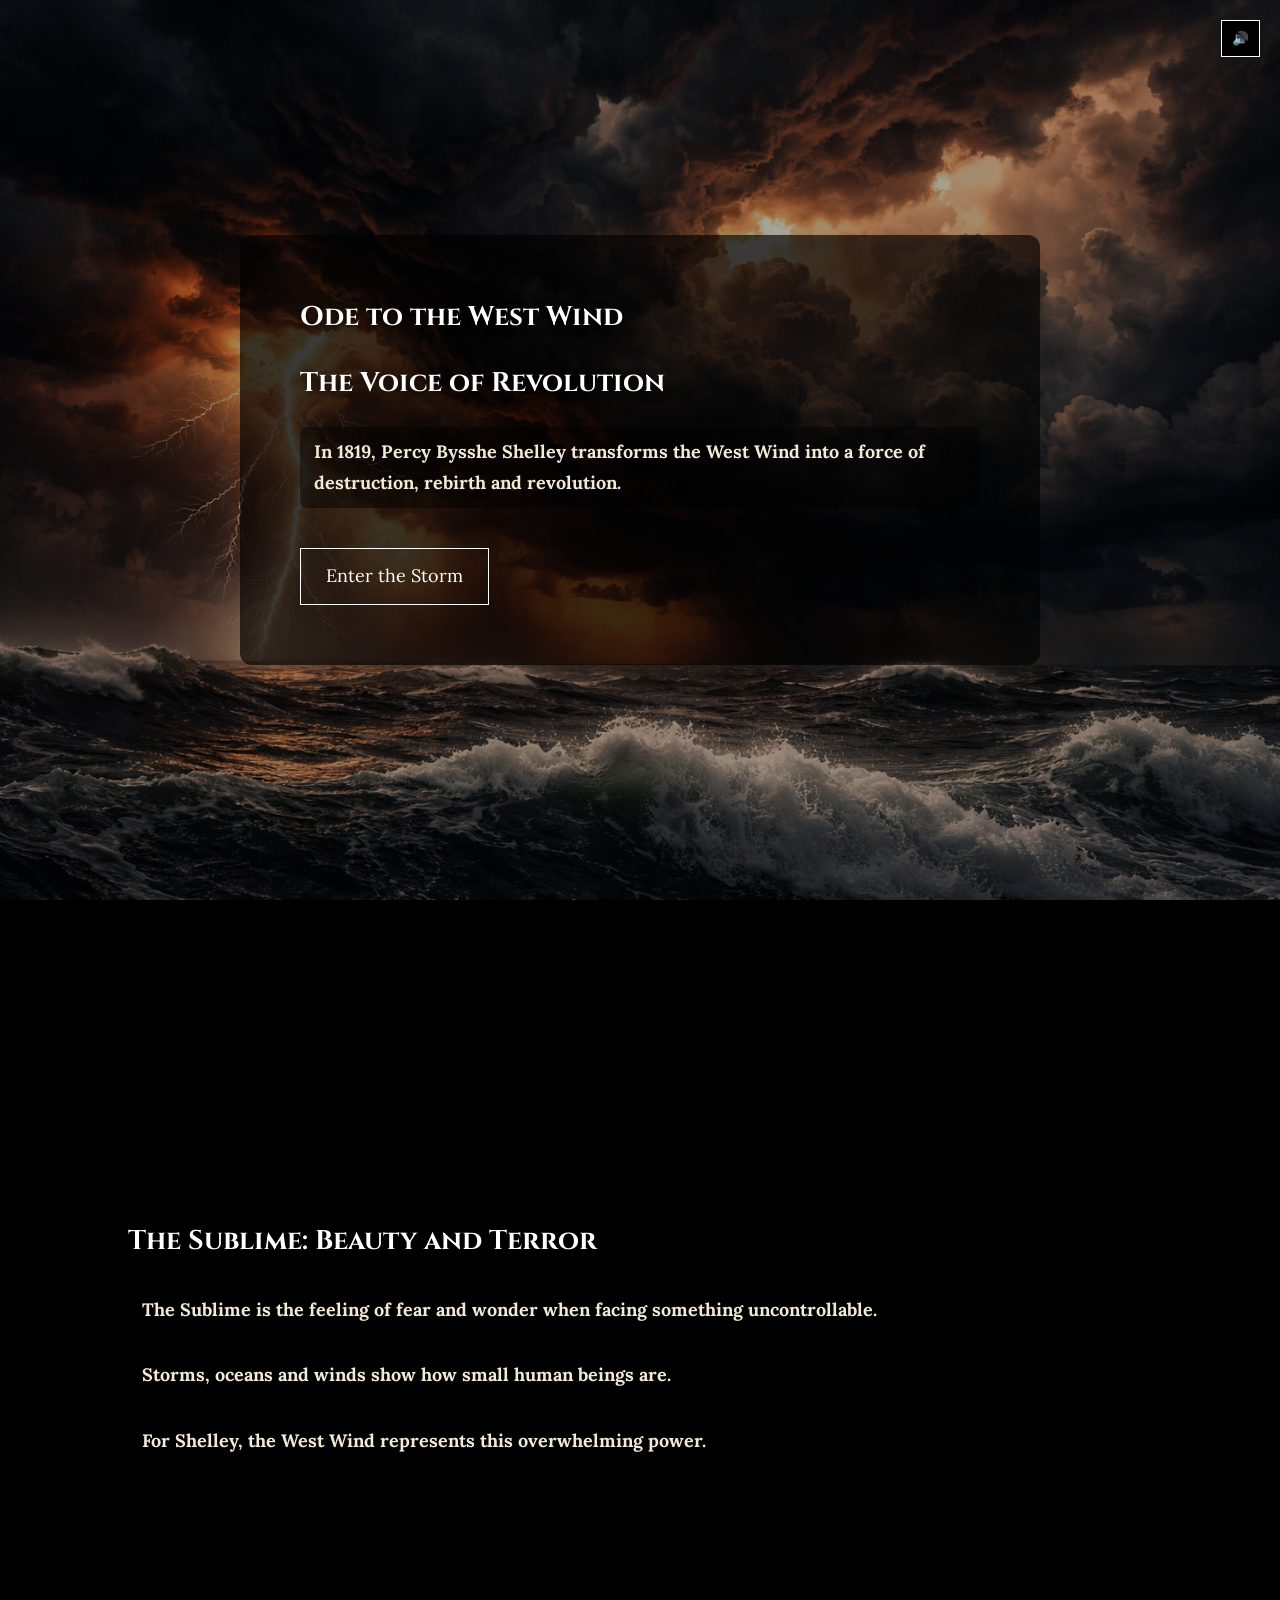
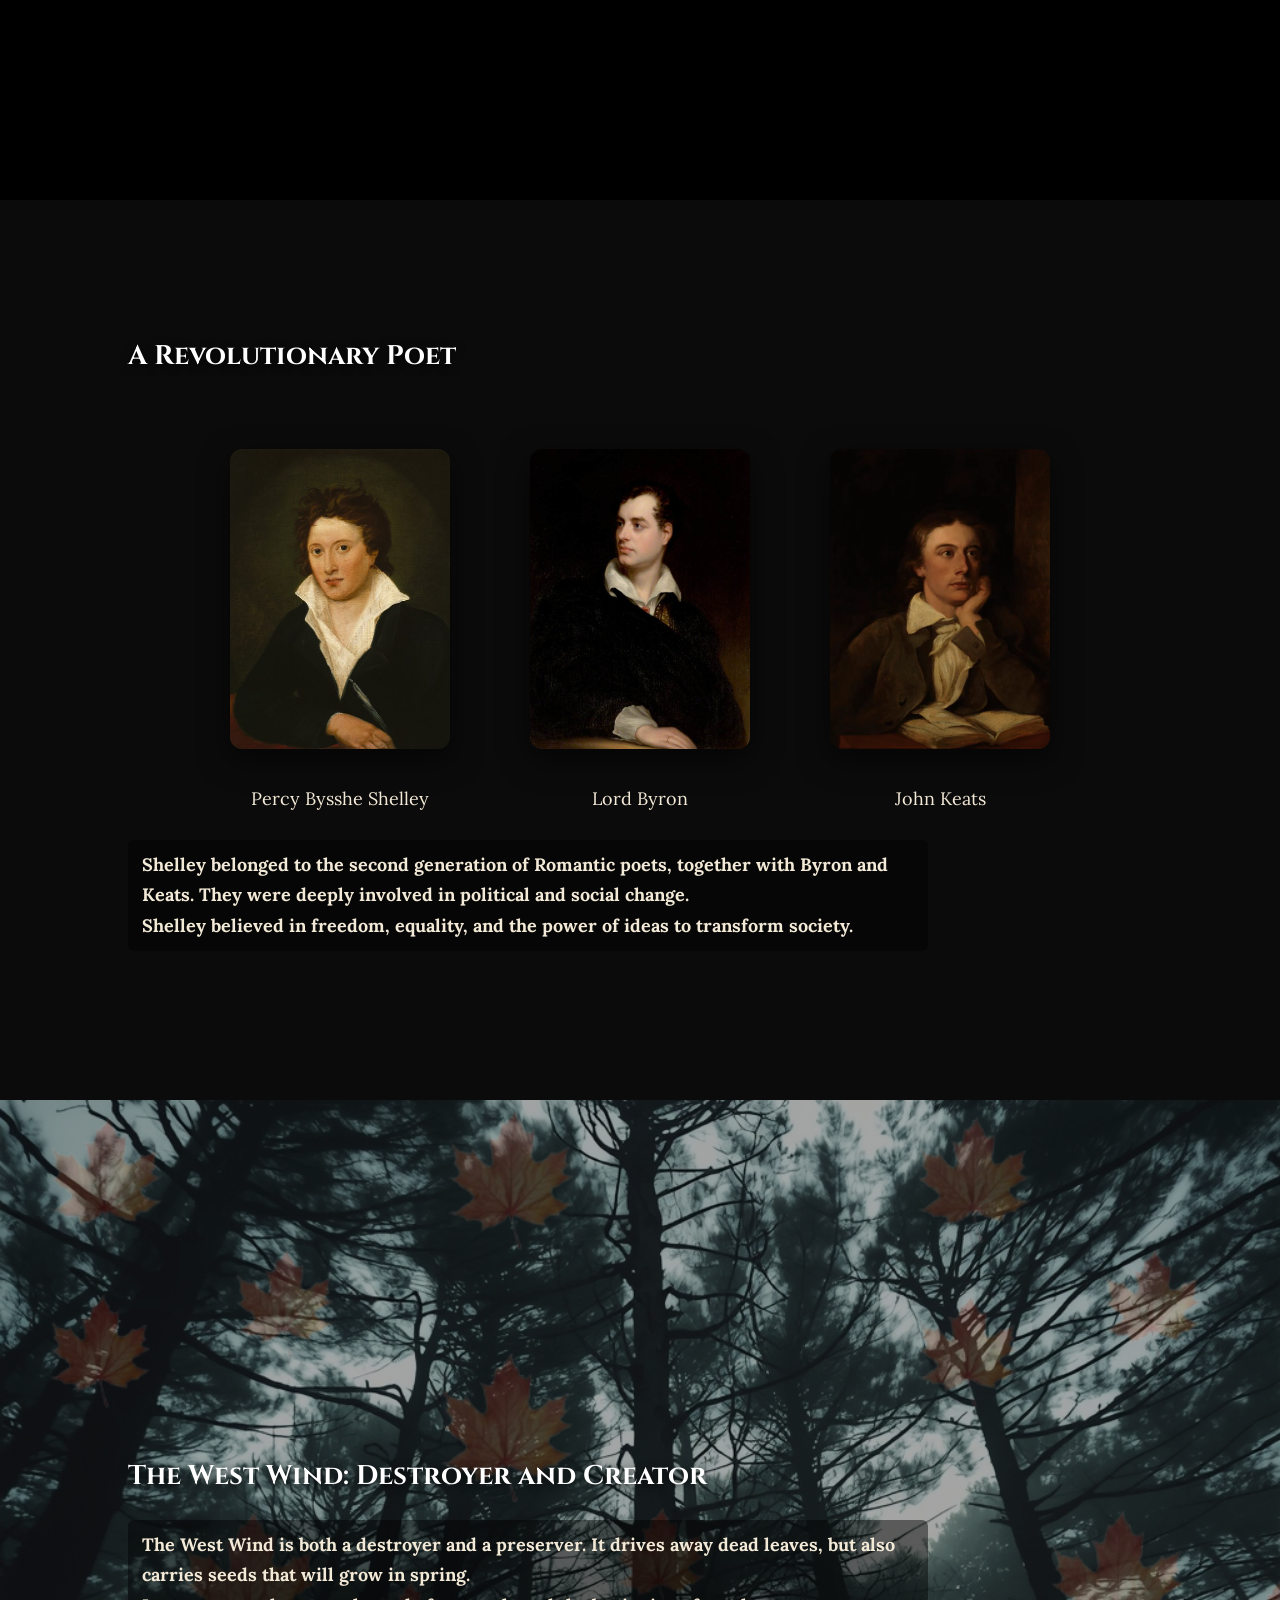
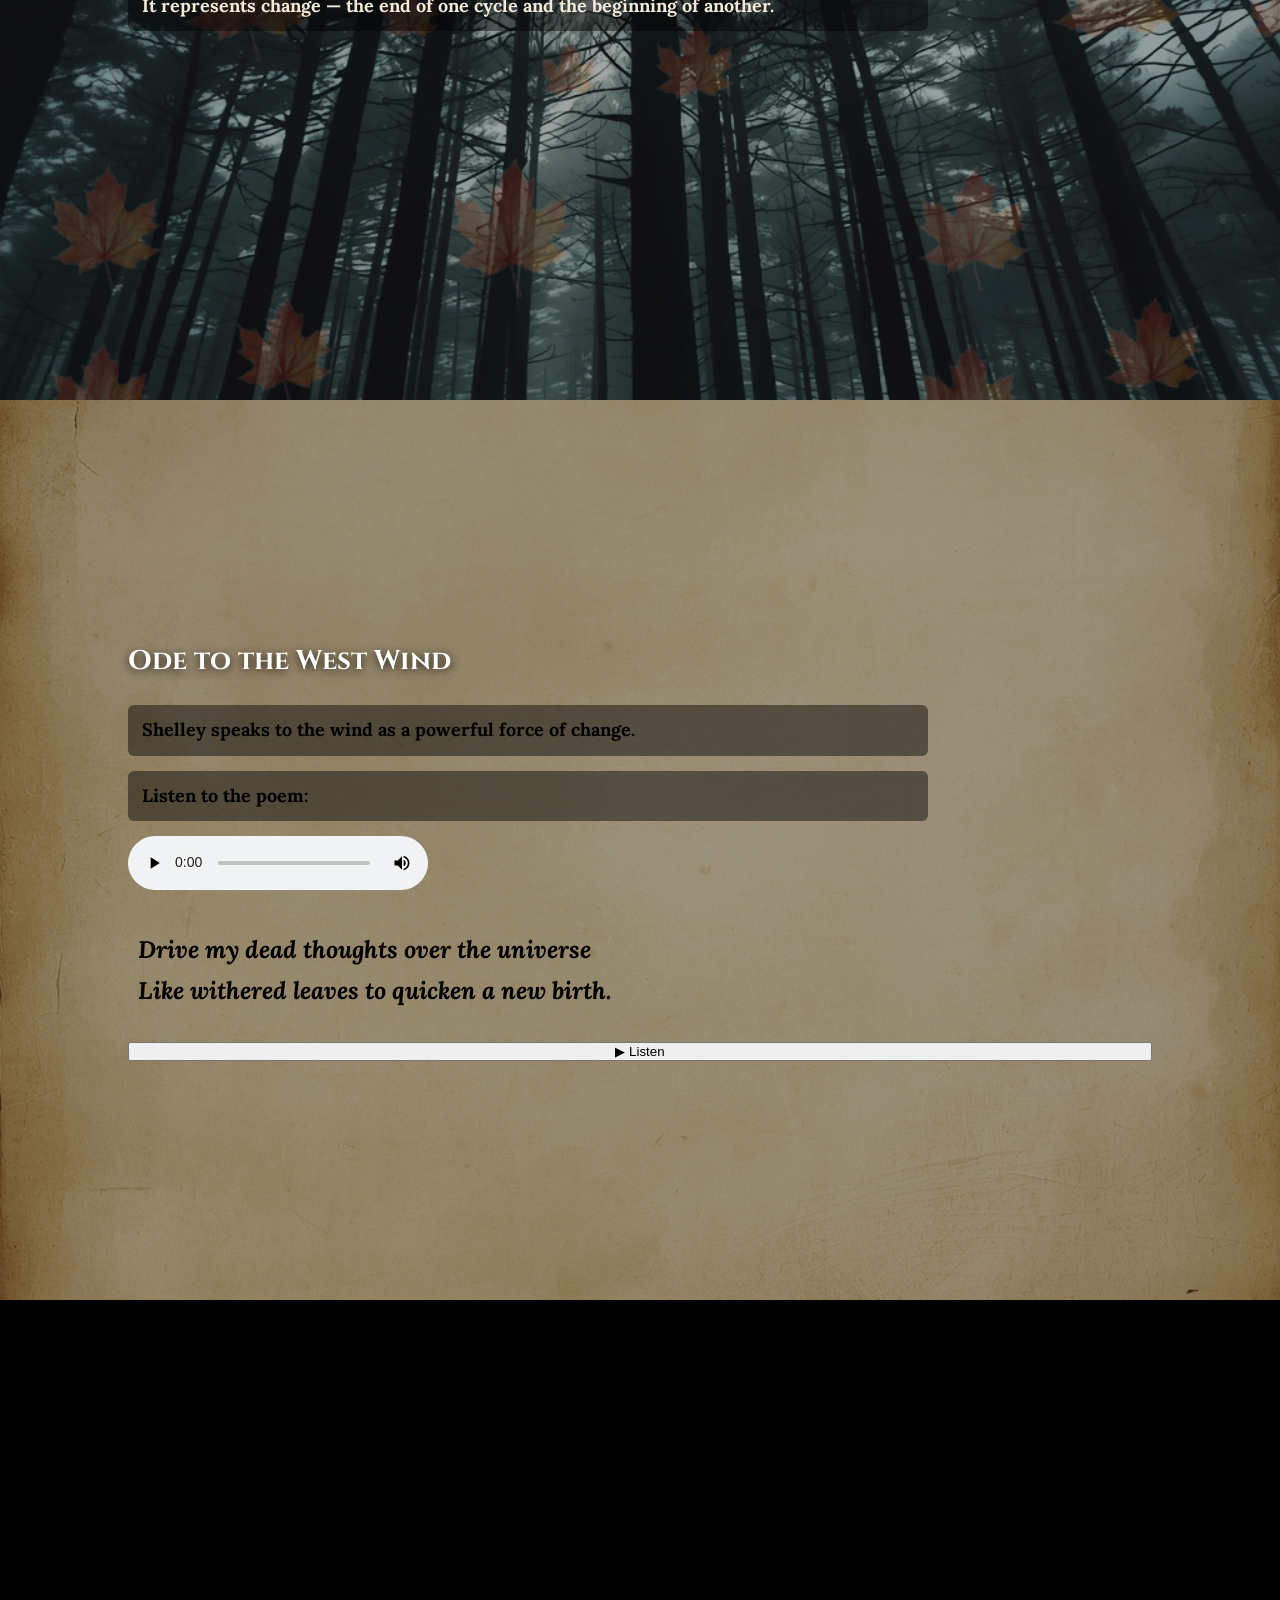
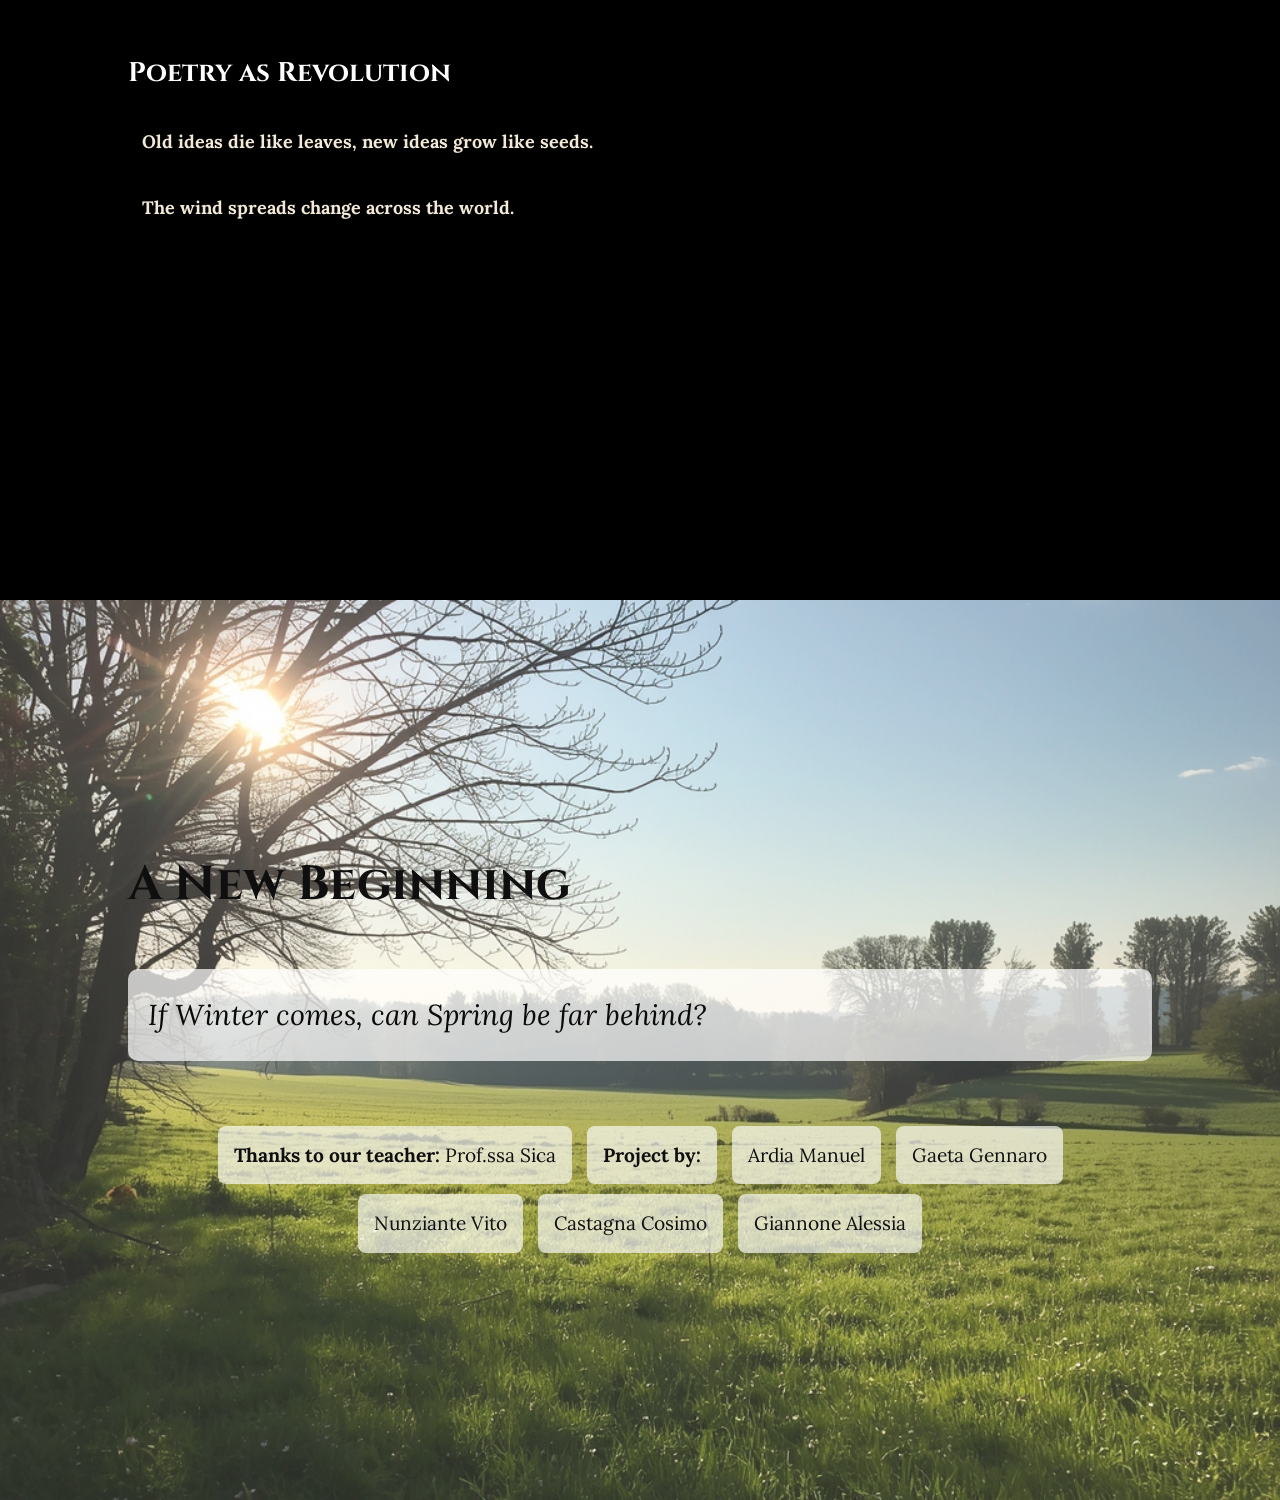
==== index.html @ 5c72ad1f "Add files via upload" ====
<!DOCTYPE html>
<html lang="en">
<head>
  <meta charset="UTF-8">
  <title>Ode to the West Wind - Shelley</title>
  <meta name="viewport" content="width=device-width, initial-scale=1.0">

  <!-- FONT -->
  <link href="https://fonts.googleapis.com/css2?family=Cinzel:wght@400;600&family=Lora:wght@400;600&display=swap" rel="stylesheet">

  <link rel="stylesheet" href="css/style.css">
</head>

<body>

<!-- AUDIO -->
<audio id="bg-audio" loop>
  <source src="audio/wind-soft.mp3" type="audio/mpeg">
</audio>

<button id="audio-toggle">🔊</button>

<!-- HERO -->
<section id="hero">
  <div class="overlay">
    <h1>Ode to the West Wind</h1>
    <h2>The Voice of Revolution</h2>

    <p>
      <b>In 1819, Percy Bysshe Shelley transforms the West Wind into a force of destruction,
      rebirth and revolution.</b>
    </p>

    <a href="#sublime" class="cta">Enter the Storm</a>
  </div>
</section>

<!-- SUBLIME -->
<section id="sublime">
  <h2>The Sublime: Beauty and Terror</h2>
 <b> <p>The Sublime is the feeling of fear and wonder when facing something uncontrollable.</p>
  <p>Storms, oceans and winds show how small human beings are.</p>
  <p>For Shelley, the West Wind represents this overwhelming power.</p></b>
</section>

<!-- SHELLEY -->
<section id="shelley">
  <h2>A Revolutionary Poet</h2>

  <div class="poets">
<div class="poet">
  <div class="spark-container">
    <img src="images/shelley.jpg">
    <span class="spark"></span>
    <span class="spark"></span>
    <span class="spark"></span>
  </div>
  <p>Percy Bysshe Shelley</p>
</div>

<div class="poet">
  <div class="spark-container">
    <img src="images/byron.jpg">
    <span class="spark"></span>
    <span class="spark"></span>
    <span class="spark"></span>
 </div>
      <p>Lord Byron</p>
    </div>

<div class="poet">
  <div class="spark-container">
    <img src="images/keats.jpg">
    <span class="spark"></span>
    <span class="spark"></span>
    <span class="spark"></span>
  </div>
  <p>John Keats</p>
</div>
  </div>

  <p>
    <b>Shelley belonged to the second generation of Romantic poets, together with Byron and Keats. They were deeply involved in political and social change.

<br>Shelley believed in freedom, equality, and the power of ideas to transform society.</b>
  </p>
</section>

<!-- WIND -->
<section id="wind">
  <h2><b>The West Wind: Destroyer and Creator</b></h2>
  <p><b>The West Wind is both a destroyer and a preserver. It drives away dead leaves, but also carries seeds that will grow in spring.

<br>It represents change — the end of one cycle and the beginning of another.</b></p>
</section>

<!-- ODE -->
<section id="ode">
  <h2>Ode to the West Wind</h2>

  <p><b>Shelley speaks to the wind as a powerful force of change.</b></p>

  <div class="audio-box">
    <p><b>Listen to the poem:</b></p>
    <audio controls>
      <source src="audio/poem-reading.mp3">
    </audio>
  </div>

  <blockquote id="quote">
    <b>Drive my dead thoughts over the universe<br>
    Like withered leaves to quicken a new birth.</b>
  </blockquote>

  <button id="play-quote">▶ Listen</button>
</section>

<!-- REVOLUTION -->
<section id="revolution">
  <h2>Poetry as Revolution</h2>

<b>  <p>Old ideas die like leaves, new ideas grow like seeds.</p>
  <p>The wind spreads change across the world.</p></b>
</section>

<!-- FINAL -->
<section id="final">
  <h2>A New Beginning</h2>

  <blockquote>If Winter comes, can Spring be far behind?</blockquote>

  <div class="credits">
    <p><strong>Thanks to our teacher:</strong> Prof.ssa Sica</p>

    <p><strong>Project by:</strong></p>
    <p>Ardia Manuel</p>
    <p>Gaeta Gennaro</p>
    <p>Nunziante Vito</p>
    <p>Castagna Cosimo</p>
    <p>Giannone Alessia</p>
  </div>
</section>

<!-- AUDIO QUOTE -->
<audio id="quote-audio">
  <source src="audio/quote-wind.mp3">
</audio>

<script src="js/script.js"></script>

</body>
</html>
---- css/style.css ----
/* =========================
   RESET
========================= */
* {
  margin: 0;
  padding: 0;
  box-sizing: border-box;
}

/* =========================
   BASE
========================= */
body {
  font-family: 'Lora', serif;
  background: black;
  color: #f3e9d7;
  font-size: 18px;
  line-height: 1.7;
  overflow-x: hidden;
}

/* TITOLI */
h1, h2 {
  font-family: 'Cinzel', serif;
  color: #ffffff;
  text-shadow: 0 2px 10px rgba(0,0,0,0.8);
  margin-bottom: 20px;
}

/* PARAGRAFI */
p {
  margin-bottom: 15px;
  max-width: 800px;
}

/* =========================
   SEZIONI BASE + OVERLAY FIX
========================= */
section {
  min-height: 100vh;
  padding: 80px 10%;
  display: flex;
  flex-direction: column;
  justify-content: center;
  position: relative;
}

/* overlay globale per leggibilità */
section::before {
  content: "";
  position: absolute;
  inset: 0;
  background: rgba(0,0,0,0.35);
  z-index: 0;
}

section > * {
  position: relative;
  z-index: 1;
}

/* =========================
   HERO
========================= */
#hero {
  background: url('../images/storm-hero.jpg') center/cover no-repeat;
}

.overlay {
  background: rgba(0,0,0,0.65);
  padding: 60px;
  max-width: 800px;
  margin: auto;
  border-radius: 12px;
}

.cta {
  display: inline-block;
  margin-top: 25px;
  padding: 12px 25px;
  border: 1px solid #ffffff;
  color: #ffffff;
  text-decoration: none;
  transition: 0.3s;
}

.cta:hover {
  background: white;
  color: black;
}

/* =========================
   SUBLIME
========================= */
#sublime {
  background: url('../images/storm-intense.jpg') center/cover fixed;
}

/* box leggibilità paragrafi */
section p {
  background: rgba(0,0,0,0.45);
  padding: 10px 14px;
  border-radius: 6px;
}

/* =========================
   SHELLEY + POETI
========================= */
#shelley {
  background: #111;
}

.poets {
  display: flex;
  justify-content: center;
  gap: 80px;
  flex-wrap: wrap;
  margin-top: 50px;
}

.poet {
  text-align: center;
  max-width: 250px;
}

.poet img {
  width: 220px;
  height: 300px;
  object-fit: cover;
  border-radius: 12px;
  box-shadow: 0 10px 30px rgba(0,0,0,0.6);
  transition: transform 0.4s ease, filter 0.4s ease;
}

.poet img:hover {
  transform: scale(1.08);
  filter: brightness(1.2);
}

.poet p {
  margin-top: 15px;
  background: transparent;
}

/* =========================
   SPARK EFFECT POETS
========================= */

.spark-container {
  position: relative;
  display: inline-block;
}

/* scintille base */
.spark {
  position: absolute;
  width: 6px;
  height: 6px;
  background: radial-gradient(circle, #fff, #e8d7b6, transparent);
  border-radius: 50%;
  opacity: 0;
  pointer-events: none;
}

/* posizioni diverse */
.spark:nth-child(2) {
  top: 20%;
  left: 80%;
}

.spark:nth-child(3) {
  top: 60%;
  left: 10%;
}

.spark:nth-child(4) {
  top: 10%;
  left: 40%;
}

/* animazione */
@keyframes sparkMove {
  0% {
    transform: translateY(0) scale(1);
    opacity: 0;
  }
  30% {
    opacity: 1;
  }
  100% {
    transform: translateY(-40px) scale(0.3);
    opacity: 0;
  }
}

/* attivazione hover */
.poet:hover .spark {
  animation: sparkMove 1.2s ease-out infinite;
}

.poet:hover .spark:nth-child(2) {
  animation-delay: 0.2s;
}

.poet:hover .spark:nth-child(3) {
  animation-delay: 0.4s;
}

.poet:hover .spark:nth-child(4) {
  animation-delay: 0.6s;
}

/* =========================
   WIND
========================= */
#wind {
  background: url('../images/forest.jpg') center/cover no-repeat;
}

#wind::after {
  content: "";
  position: absolute;
  inset: 0;
  background: url('../images/leaves.png');
  opacity: 0.2;
  animation: windMove 20s linear infinite;
}

@keyframes windMove {
  0% { background-position: 0 0; }
  100% { background-position: 1000px 500px; }
}

/* =========================
   ODE
========================= */
#ode {
  background: url('../images/paper-texture.jpg') center/cover;
  color: black;
}

blockquote {
  font-size: 1.5rem;
  font-style: italic;
  margin: 20px 0;
  padding: 10px;
}

/* =========================
   REVOLUTION
========================= */
#revolution {
  background: url('../images/light.jpg') center/cover fixed;
}

/* =========================
   FINAL
========================= */
#final {
  background: url('../images/spring.jpg') center/cover no-repeat;
  color: #1a1a1a; /* nero morbido, non puro */
  font-size: 20px; /* più grande */
  line-height: 1.8;
}
#final h2 {
  color: #0f0f0f;
  font-size: 3rem;
  text-shadow: none;
}

#final p {
  font-size: 1.2rem;
  background: rgba(255,255,255,0.65);
  padding: 12px 16px;
  border-radius: 8px;
  display: inline-block;
  max-width: 700px;
}
#final blockquote {
  font-size: 1.8rem;
  color: #0a0a0a;
  background: rgba(255,255,255,0.7);
  padding: 20px;
  border-radius: 10px;
  font-style: italic;
}
#final::before {
  background: rgba(255,255,255,0.15);
}

/* =========================
   AUDIO BUTTON
========================= */
#audio-toggle {
  position: fixed;
  top: 20px;
  right: 20px;
  padding: 10px;
  background: black;
  color: #ffffff;
  border: 1px solid #ffffff;
  z-index: 1000;
  cursor: pointer;
}

/* =========================
   CREDITS
========================= */
.credits {
  margin-top: 40px;
  text-align: center;
  font-size: 1.2rem;
  color: #0f0f0f;
}

.credits p {
  background: rgba(255,255,255,0.7);
  display: inline-block;
  padding: 6px 10px;
  margin: 5px;
  border-radius: 6px;
}
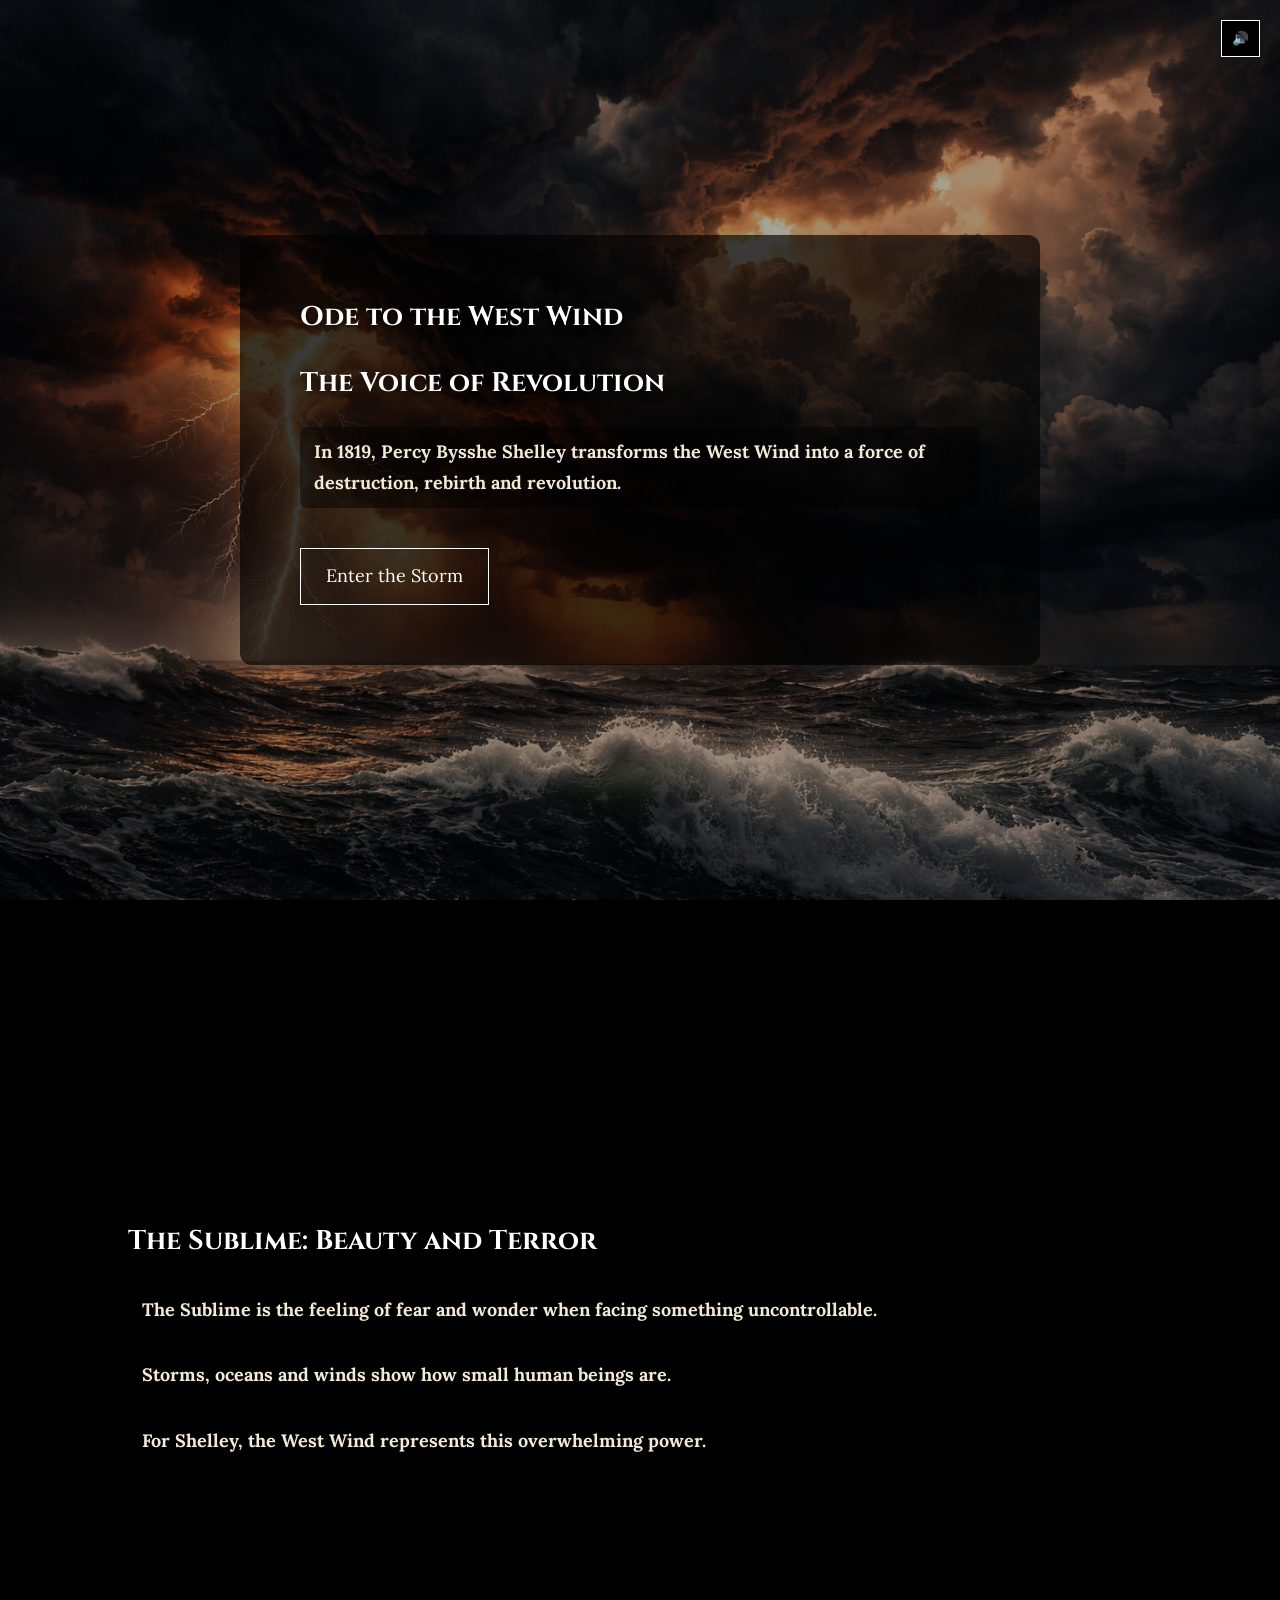
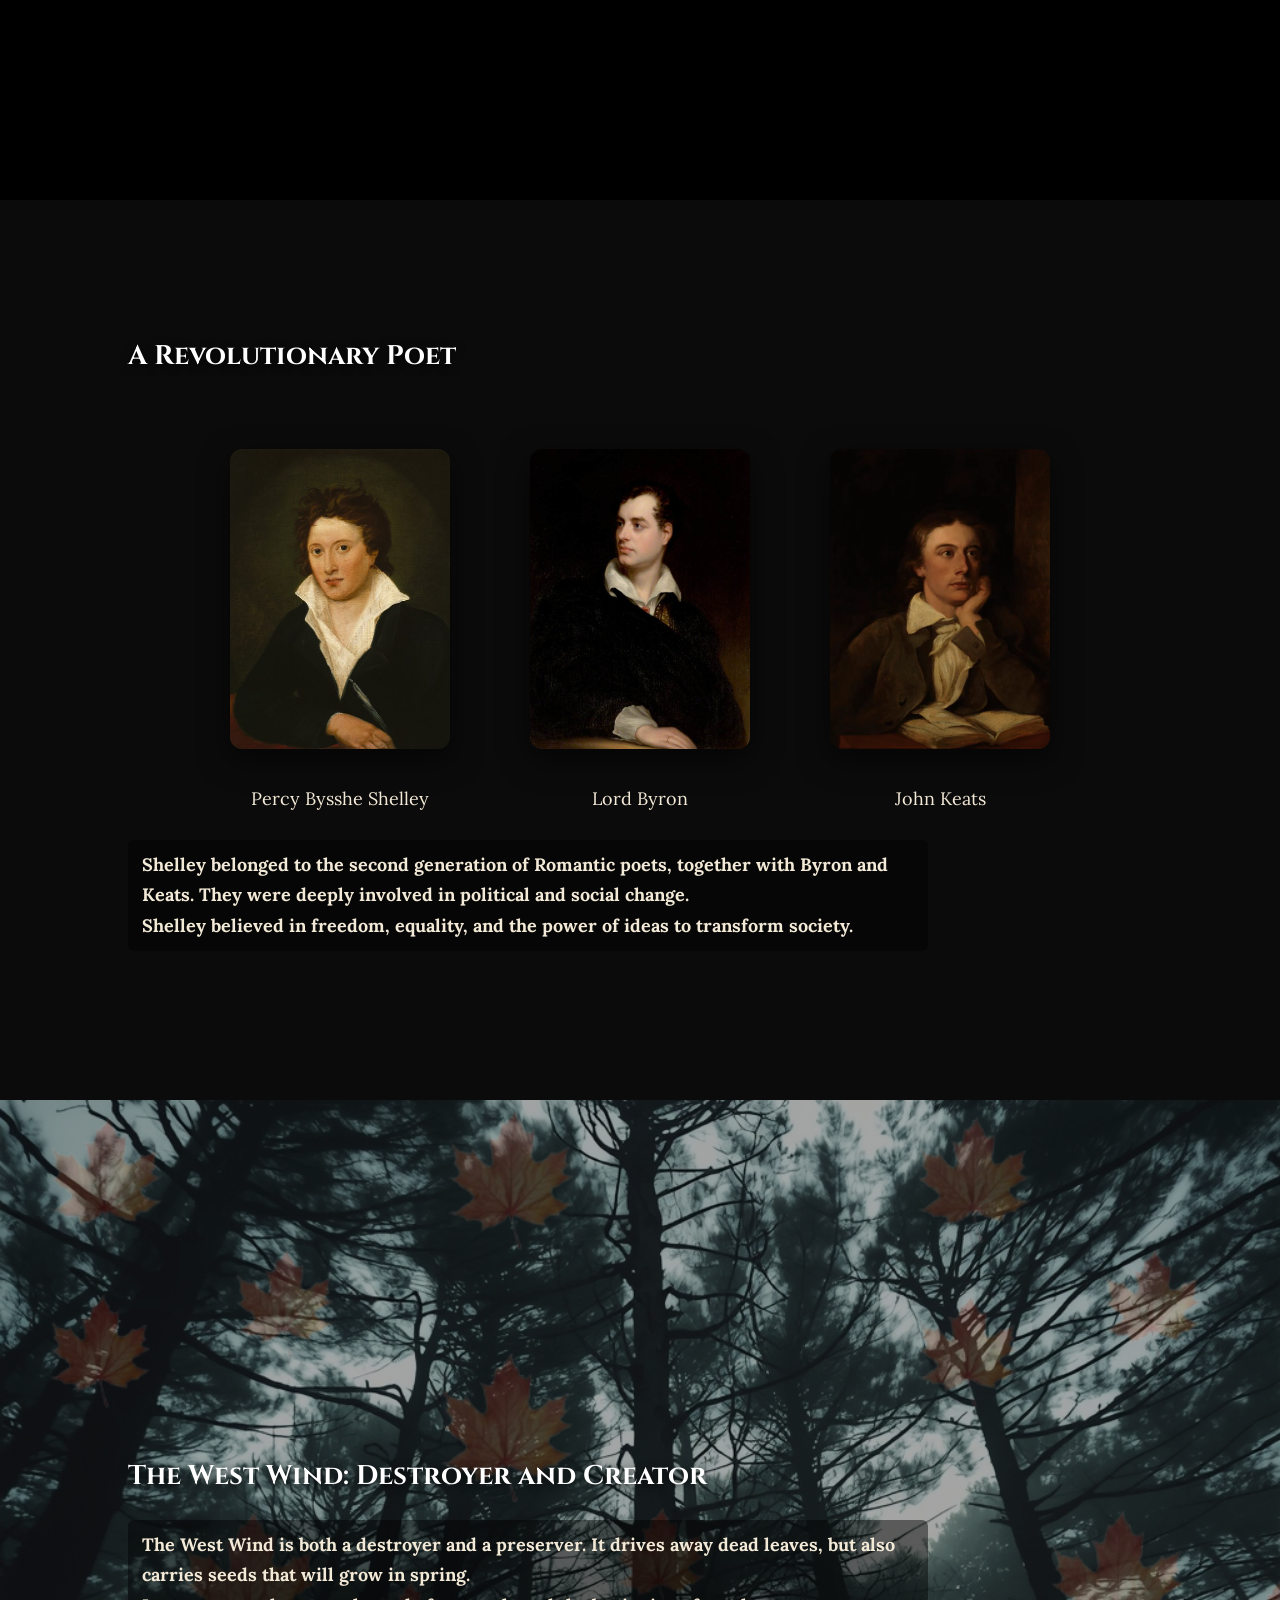
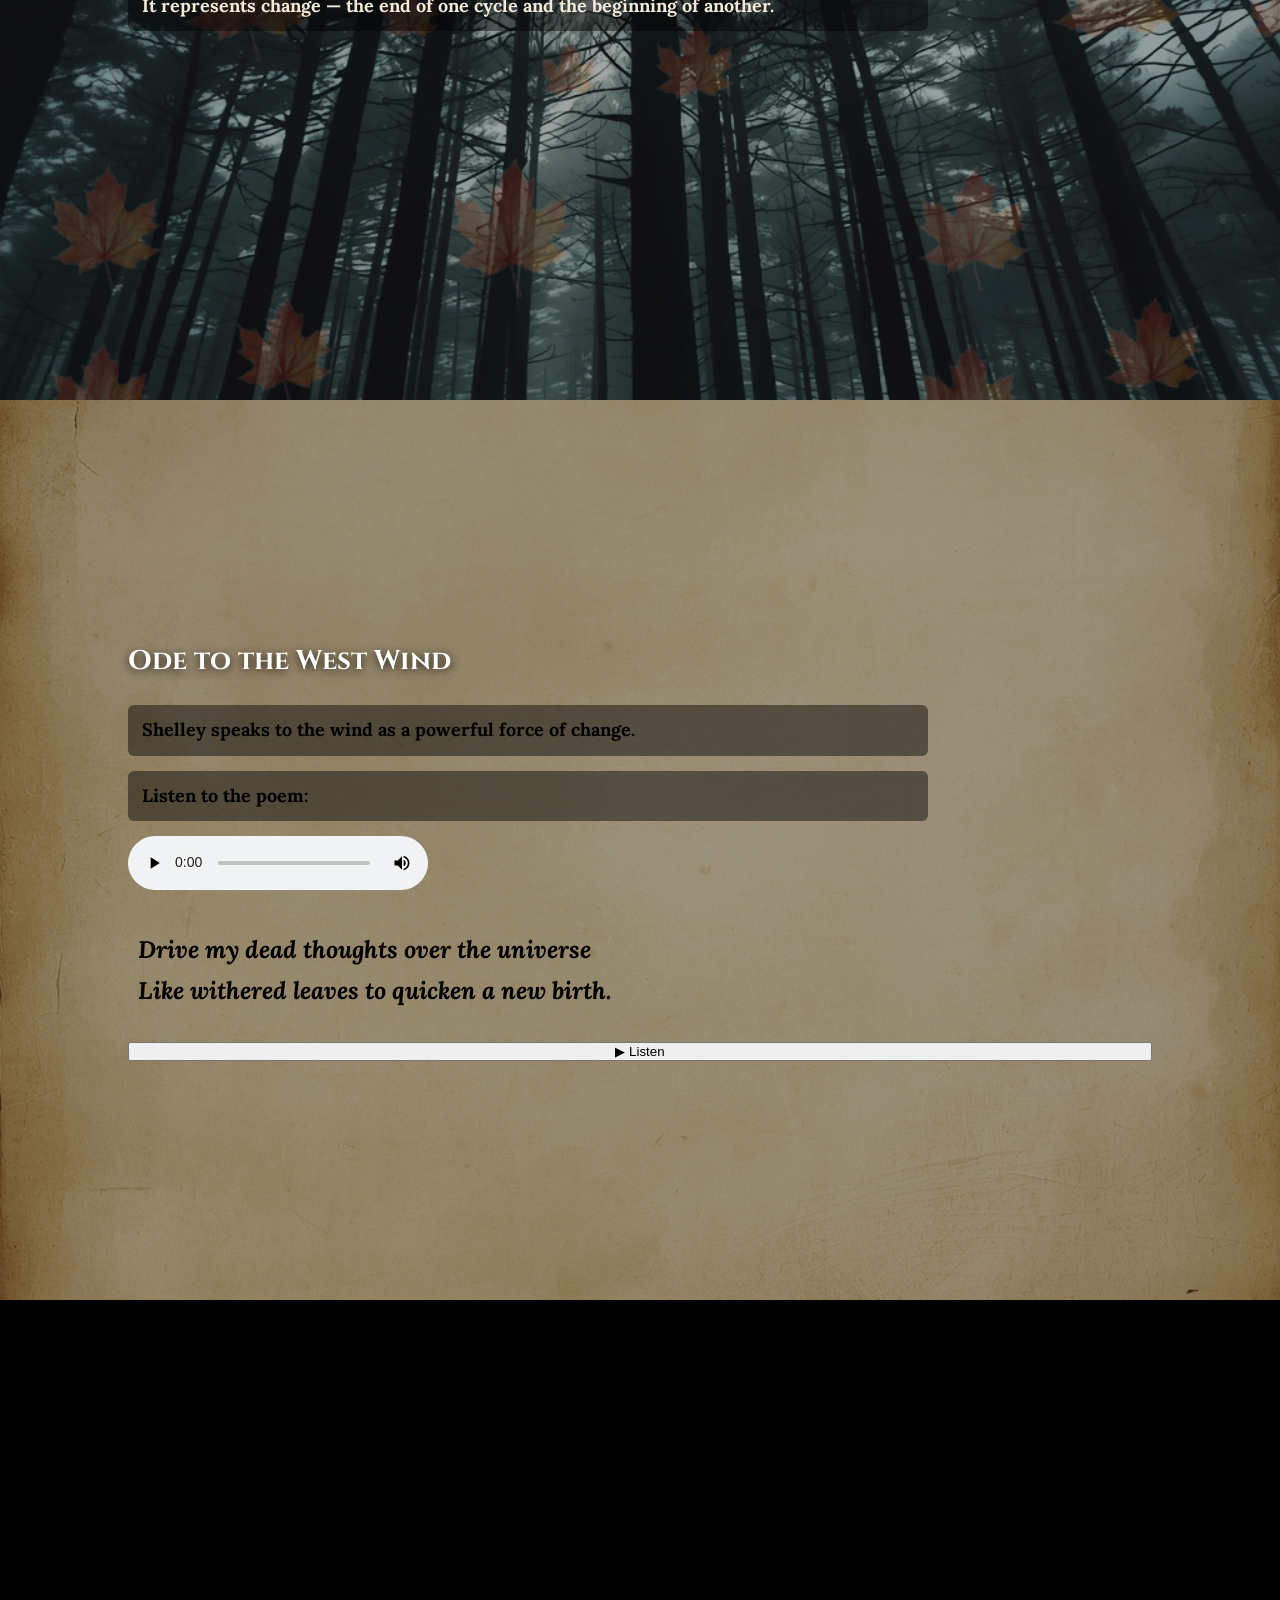
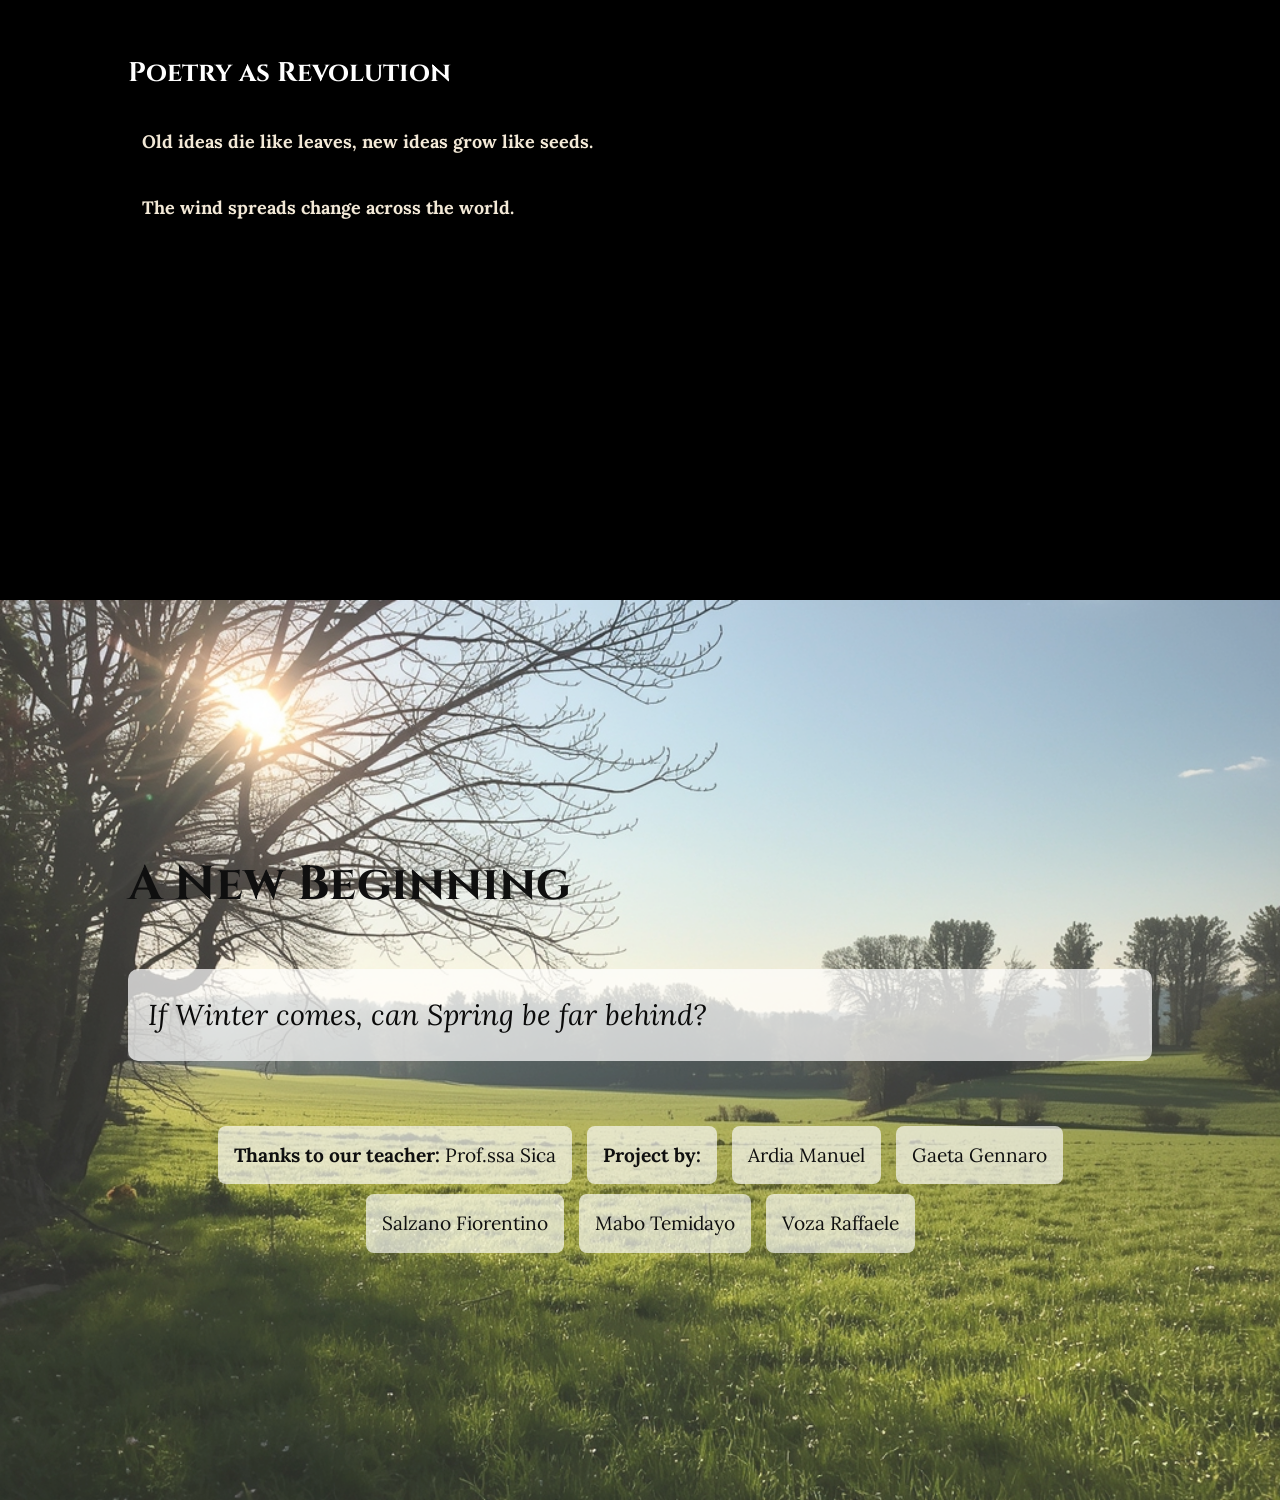
==== commit c1102473: "index.html" ====
--- a/index.html
+++ b/index.html
@@ -135,9 +135,9 @@
     <p><strong>Project by:</strong></p>
     <p>Ardia Manuel</p>
     <p>Gaeta Gennaro</p>
-    <p>Nunziante Vito</p>
-    <p>Castagna Cosimo</p>
-    <p>Giannone Alessia</p>
+    <p>Salzano Fiorentino</p>
+    <p>Mabo Temidayo</p>
+    <p>Voza Raffaele</p>
   </div>
 </section>
 
@@ -149,4 +149,4 @@
 <script src="js/script.js"></script>
 
 </body>
-</html>+</html>
